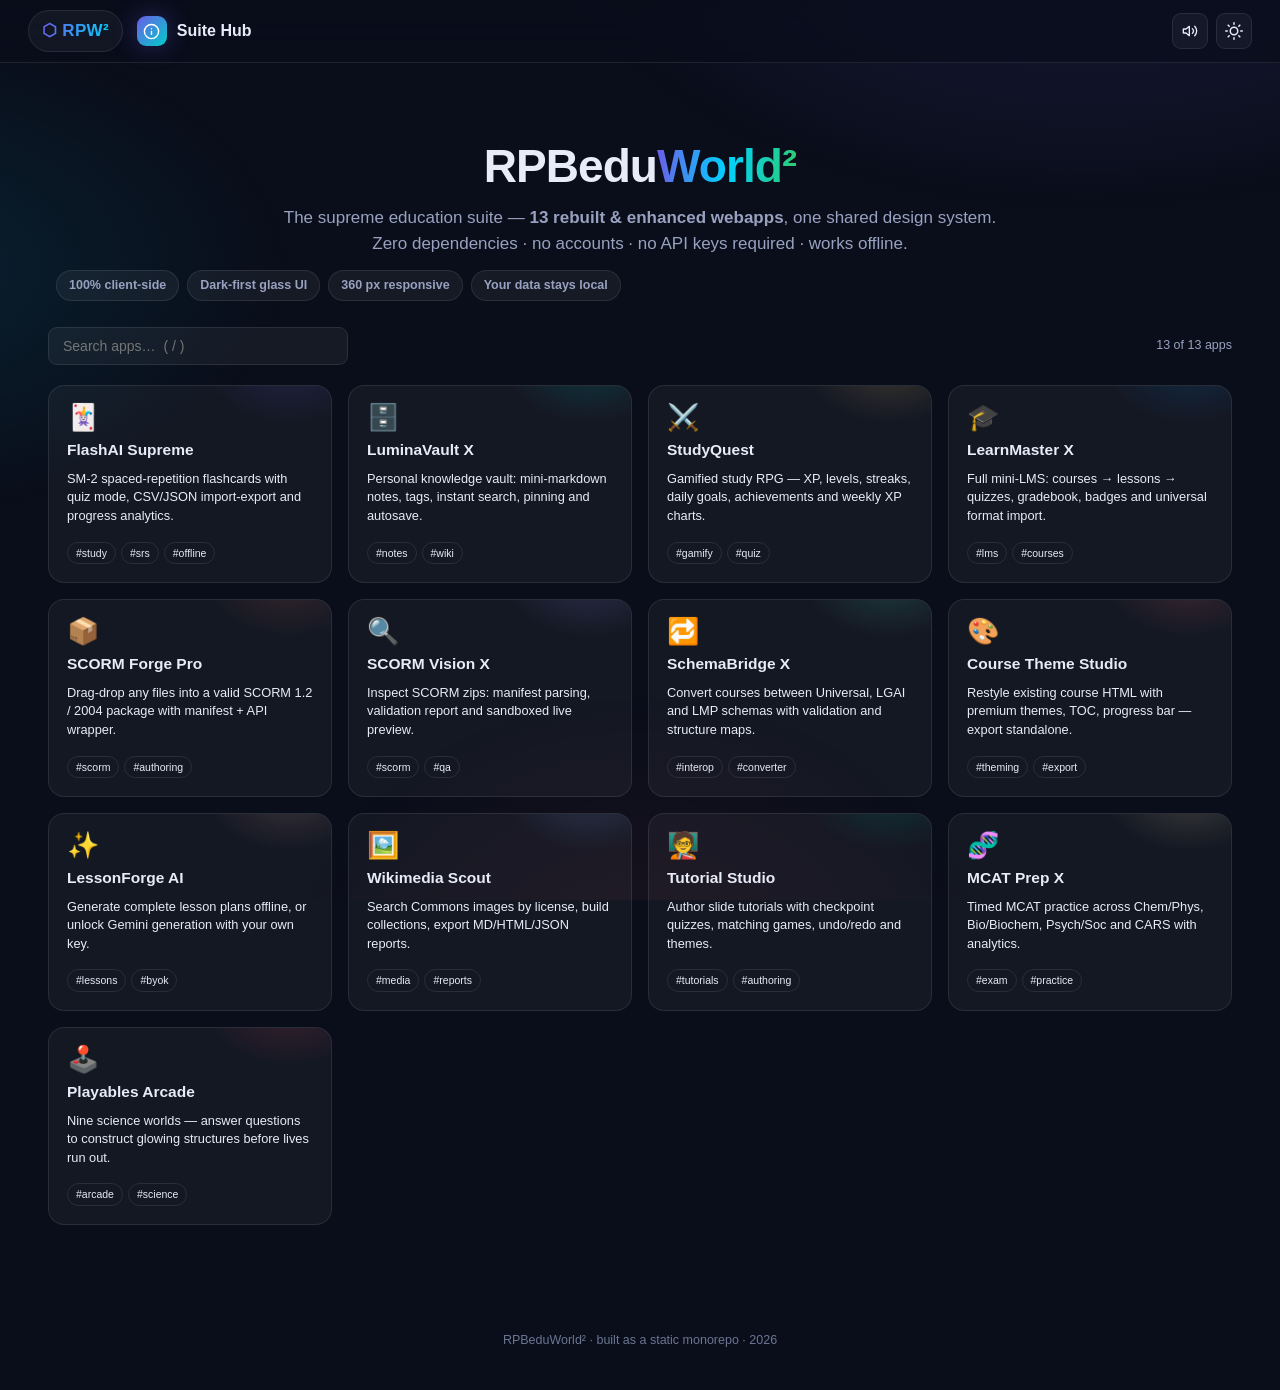
==== index.html @ 4dca3838 "initial publish: hub + 13 apps" ====
<!DOCTYPE html>
<html lang="en" data-theme="dark" style="--app-hue1:#6c5ce7;--app-hue2:#00cec9">
<head>
<meta charset="UTF-8">
<meta name="viewport" content="width=device-width, initial-scale=1.0">
<title>RPBeduWorld² · Supreme Education Suite</title>
<meta name="description" content="13 enhanced educational webapps — one zero-dependency, offline-capable hub.">
<link rel="icon" href="shared/favicon.svg">
<link rel="stylesheet" href="shared/rpw2.css">
<style>
 .app-card{position:relative;display:flex;flex-direction:column;gap:8px;padding:18px;border-radius:16px;border:1px solid var(--glass-brd);background:var(--panel);cursor:pointer;text-decoration:none;color:inherit;transition:transform .18s ease,box-shadow .18s ease,border-color .18s ease;overflow:hidden}
 .app-card::before{content:"";position:absolute;inset:0;background:radial-gradient(120px 80px at 85% -10%,var(--hue),transparent 70%);opacity:.16;pointer-events:none}
 .app-card:hover{transform:translateY(-4px);border-color:var(--hue);box-shadow:0 14px 34px rgba(0,0,0,.35),0 0 24px color-mix(in srgb,var(--hue) 30%,transparent)}
 .app-card h3{margin:0;font-size:15.5px;display:flex;align-items:center;gap:8px}
 .app-card p{margin:0;font-size:12.8px;color:var(--muted);line-height:1.45}
 .app-card .ico{font-size:26px;line-height:1}
 .tagline{display:flex;flex-wrap:wrap;gap:5px;margin-top:auto;padding-top:8px}
 .tag{font-size:10.5px;padding:2px 8px;border-radius:99px;border:1px solid var(--glass-brd);color:var(--muted)}
</style>
</head>
<body>
<header class="rpw-topbar">
  <a class="rpw-home" href="./index.html"><b>⬡ RPW²</b></a>
  <div class="rpw-app-title"></div>
  <div class="rpw-topbar-actions"><button class="rpw-theme-toggle" aria-label="Toggle theme"></button></div>
</header>
<main class="rpw-container">
  <section class="rpw-hero rpw-rise">
    <h1>RPBedu<span class="grad">World²</span></h1>
    <p>The supreme education suite — <b>13 rebuilt &amp; enhanced webapps</b>, one shared design system.
    Zero dependencies · no accounts · no API keys required · works offline.</p>
    <div class="row wrap mt-2" style="gap:8px">
      <span class="rpw-chip">100% client-side</span><span class="rpw-chip">Dark-first glass UI</span>
      <span class="rpw-chip">360 px responsive</span><span class="rpw-chip">Your data stays local</span>
    </div>
  </section>
  <div class="row spread mb-3 no-print">
    <input class="rpw-input" id="searchA" placeholder="Search apps…  ( / )" style="max-width:300px">
    <span class="muted small" id="appCount"></span>
  </div>
  <div class="rpw-grid" id="appGrid"></div>
</main>
<footer class="rpw-footer">RPBeduWorld² · built as a static monorepo · <span id="yr"></span></footer>
<script src="shared/rpw2.js"></script>
<script>
(function(){
"use strict";
const APPS=[
 {id:"flashai-supreme",ico:"🃏",hue:"#6c5ce7",name:"FlashAI Supreme",desc:"SM-2 spaced-repetition flashcards with quiz mode, CSV/JSON import-export and progress analytics.",tags:["study","srs","offline"]},
 {id:"luminavault-x",ico:"🗄️",hue:"#00cec9",name:"LuminaVault X",desc:"Personal knowledge vault: mini-markdown notes, tags, instant search, pinning and autosave.",tags:["notes","wiki"]},
 {id:"studyquest",ico:"⚔️",hue:"#fdcb6e",name:"StudyQuest",desc:"Gamified study RPG — XP, levels, streaks, daily goals, achievements and weekly XP charts.",tags:["gamify","quiz"]},
 {id:"learnmaster-x",ico:"🎓",hue:"#0984e3",name:"LearnMaster X",desc:"Full mini-LMS: courses → lessons → quizzes, gradebook, badges and universal format import.",tags:["lms","courses"]},
 {id:"scorm-forge-pro",ico:"📦",hue:"#e17055",name:"SCORM Forge Pro",desc:"Drag-drop any files into a valid SCORM 1.2 / 2004 package with manifest + API wrapper.",tags:["scorm","authoring"]},
 {id:"scorm-vision-x",ico:"🔍",hue:"#a29bfe",name:"SCORM Vision X",desc:"Inspect SCORM zips: manifest parsing, validation report and sandboxed live preview.",tags:["scorm","qa"]},
 {id:"schemabridge-x",ico:"🔁",hue:"#55efc4",name:"SchemaBridge X",desc:"Convert courses between Universal, LGAI and LMP schemas with validation and structure maps.",tags:["interop","converter"]},
 {id:"course-theme-studio",ico:"🎨",hue:"#ff7675",name:"Course Theme Studio",desc:"Restyle existing course HTML with premium themes, TOC, progress bar — export standalone.",tags:["theming","export"]},
 {id:"lessonforge-ai",ico:"✨",hue:"#fab1a0",name:"LessonForge AI",desc:"Generate complete lesson plans offline, or unlock Gemini generation with your own key.",tags:["lessons","byok"]},
 {id:"wikimedia-scout",ico:"🖼️",hue:"#74b9ff",name:"Wikimedia Scout",desc:"Search Commons images by license, build collections, export MD/HTML/JSON reports.",tags:["media","reports"]},
 {id:"tutorial-studio",ico:"🧑‍🏫",hue:"#00b894",name:"Tutorial Studio",desc:"Author slide tutorials with checkpoint quizzes, matching games, undo/redo and themes.",tags:["tutorials","authoring"]},
 {id:"mcat-prep-x",ico:"🧬",hue:"#ffeaa7",name:"MCAT Prep X",desc:"Timed MCAT practice across Chem/Phys, Bio/Biochem, Psych/Soc and CARS with analytics.",tags:["exam","practice"]},
 {id:"playables-arcade",ico:"🕹️",hue:"#ff4d6d",name:"Playables Arcade",desc:"Nine science worlds — answer questions to construct glowing structures before lives run out.",tags:["arcade","science"]}
];
const $=s=>document.querySelector(s);
function paint(f){
 const q=(f||"").toLowerCase(),g=$("#appGrid");g.innerHTML="";
 let n=0;
 APPS.filter(a=>!q||(a.name+" "+a.desc+" "+a.tags.join(" ")).toLowerCase().includes(q)).forEach(a=>{
  n++;
  const c=document.createElement("a");
  c.className="app-card";c.href="apps/"+a.id+"/index.html";c.style.setProperty("--hue",a.hue);
  c.innerHTML=`<span class="ico">${a.ico}</span><h3>${a.name}</h3><p>${a.desc}</p>
   <span class="tagline">${a.tags.map(t=>`<span class="tag">#${t}</span>`).join("")}</span>`;
  g.appendChild(c);
 });
 $("#appCount").textContent=n+" of "+APPS.length+" apps";
}
$("#searchA").addEventListener("input",e=>paint(e.target.value));
document.addEventListener("keydown",e=>{
 if(e.key==="/"&&document.activeElement!==$("#searchA")){e.preventDefault();$("#searchA").focus();}
});
$("#yr").textContent=new Date().getFullYear();
RPW2.initTopbar("Suite Hub","hexagon");
paint();
})();
</script>
</body>
</html>
---- shared/rpw2.css ----
/* ============================================================
   RPBeduWorld2 Design System — rpw2.css v1.0
   Dark-first · glass · gradients · zero dependencies
   ============================================================ */

:root {
  --rpw-font: -apple-system, BlinkMacSystemFont, "Segoe UI", Roboto, "Helvetica Neue", Arial, sans-serif;
  --rpw-mono: ui-monospace, SFMono-Regular, "SF Mono", Menlo, Consolas, monospace;
  --rpw-radius: 14px;
  --rpw-radius-sm: 9px;
  --rpw-radius-lg: 22px;
  --rpw-accent: #6c5ce7;
  --rpw-accent-2: #00d2ff;
  --rpw-ok: #2ecc71;
  --rpw-warn: #f39c12;
  --rpw-err: #ff4d6d;
}

html[data-theme="dark"] {
  --bg: #0a0e1a;
  --bg-2: #0f1526;
  --panel: rgba(255,255,255,.045);
  --panel-solid: #141b30;
  --glass-brd: rgba(255,255,255,.09);
  --txt: #e8ecf8;
  --txt-2: #98a2c0;
  --txt-3: #6b7694;
  --hover: rgba(255,255,255,.06);
  --shadow: 0 10px 40px rgba(0,0,0,.45);
  --glow: 0 0 24px rgba(108,92,231,.35);
  --input-bg: rgba(255,255,255,.05);
  color-scheme: dark;
}
html[data-theme="light"] {
  --bg: #f3f5fb;
  --bg-2: #ffffff;
  --panel: rgba(255,255,255,.75);
  --panel-solid: #ffffff;
  --glass-brd: rgba(20,30,60,.10);
  --txt: #1a2138;
  --txt-2: #55607e;
  --txt-3: #8a93ad;
  --hover: rgba(20,30,60,.05);
  --shadow: 0 10px 32px rgba(30,40,80,.12);
  --glow: 0 0 24px rgba(108,92,231,.18);
  --input-bg: rgba(20,30,60,.04);
  color-scheme: light;
}

* { box-sizing: border-box; margin: 0; padding: 0; }
html { scroll-behavior: smooth; }
body {
  font-family: var(--rpw-font);
  background: var(--bg);
  color: var(--txt);
  min-height: 100vh;
  line-height: 1.55;
  -webkit-font-smoothing: antialiased;
  transition: background .35s ease, color .35s ease;
}
body::before {
  content: ""; position: fixed; inset: 0; z-index: -1; pointer-events: none;
  background:
    radial-gradient(900px 500px at 85% -10%, rgba(108,92,231,.16), transparent 60%),
    radial-gradient(700px 420px at -10% 30%, rgba(0,210,255,.10), transparent 60%),
    radial-gradient(600px 500px at 50% 110%, rgba(255,77,109,.07), transparent 60%);
}
html[data-theme="light"] body::before { opacity: .6; }

::selection { background: rgba(108,92,231,.45); color: #fff; }
a { color: var(--rpw-accent-2); text-decoration: none; }
a:hover { text-decoration: underline; }
img { max-width: 100%; }
button { font-family: inherit; }
:focus-visible { outline: 2px solid var(--rpw-accent); outline-offset: 2px; border-radius: 4px; }

@media (prefers-reduced-motion: reduce) {
  *, *::before, *::after { animation-duration: .01ms !important; transition-duration: .01ms !important; }
}

/* ---------- Scrollbar ---------- */
::-webkit-scrollbar { width: 11px; height: 11px; }
::-webkit-scrollbar-track { background: transparent; }
::-webkit-scrollbar-thumb { background: var(--glass-brd); border-radius: 8px; border: 3px solid transparent; background-clip: padding-box; }
::-webkit-scrollbar-thumb:hover { background: var(--txt-3); border: 3px solid transparent; background-clip: padding-box; }

/* ---------- Topbar ---------- */
.rpw-topbar {
  position: sticky; top: 0; z-index: 90;
  display: flex; align-items: center; gap: 14px;
  padding: 10px clamp(14px, 4vw, 28px);
  background: color-mix(in srgb, var(--bg) 78%, transparent);
  backdrop-filter: blur(16px) saturate(1.3);
  -webkit-backdrop-filter: blur(16px) saturate(1.3);
  border-bottom: 1px solid var(--glass-brd);
}
.rpw-home {
  display: inline-flex; align-items: center; gap: 8px;
  font-weight: 800; font-size: 15px; letter-spacing: .02em;
  color: var(--txt); text-decoration: none !important;
  padding: 7px 13px; border-radius: 999px;
  border: 1px solid var(--glass-brd); background: var(--panel);
  transition: transform .18s ease, box-shadow .18s ease;
  white-space: nowrap;
}
.rpw-home:hover { transform: translateY(-1px); box-shadow: var(--glow); }
.rpw-home b { background: linear-gradient(100deg, var(--rpw-accent), var(--rpw-accent-2)); -webkit-background-clip: text; background-clip: text; color: transparent; font-size: 17px; }
.rpw-app-title { display: flex; align-items: center; gap: 10px; font-weight: 700; font-size: 16px; min-width: 0; }
.rpw-app-title .t-icon { width: 30px; height: 30px; flex: none; display: grid; place-items: center; border-radius: 9px;
  background: linear-gradient(135deg, var(--app-hue1, var(--rpw-accent)), var(--app-hue2, var(--rpw-accent-2))); color: #fff; box-shadow: var(--glow); }
.rpw-topbar-actions { margin-left: auto; display: flex; align-items: center; gap: 8px; }

/* ---------- Layout ---------- */
.rpw-container { max-width: 1240px; margin: 0 auto; padding: clamp(16px, 3.5vw, 34px) clamp(14px, 4vw, 28px) 80px; }
.rpw-hero { text-align: center; padding: clamp(18px, 4vw, 44px) 8px clamp(14px, 3vw, 26px); }
.rpw-hero h1 { font-size: clamp(26px, 5vw, 46px); font-weight: 900; letter-spacing: -.02em; line-height: 1.12; }
.rpw-hero h1 .grad { background: linear-gradient(95deg, var(--rpw-accent) 0%, var(--rpw-accent-2) 50%, var(--rpw-ok) 100%); -webkit-background-clip: text; background-clip: text; color: transparent; }
.rpw-hero p { color: var(--txt-2); max-width: 720px; margin: 12px auto 0; font-size: clamp(14px, 2vw, 17px); }
.rpw-grid { display: grid; gap: 16px; grid-template-columns: repeat(auto-fill, minmax(250px, 1fr)); }

/* ---------- Panels / Cards ---------- */
.rpw-panel {
  background: var(--panel); border: 1px solid var(--glass-brd);
  border-radius: var(--rpw-radius-lg); padding: clamp(16px, 2.5vw, 24px);
  backdrop-filter: blur(14px); -webkit-backdrop-filter: blur(14px);
  box-shadow: var(--shadow);
}
.rpw-card {
  background: var(--panel); border: 1px solid var(--glass-brd);
  border-radius: var(--rpw-radius); padding: 18px;
  transition: transform .2s ease, box-shadow .25s ease, border-color .25s ease;
}
.rpw-card.clickable { cursor: pointer; }
.rpw-card.clickable:hover { transform: translateY(-4px); border-color: color-mix(in srgb, var(--rpw-accent) 45%, var(--glass-brd)); box-shadow: var(--glow), var(--shadow); }
.rpw-section-title { font-size: 19px; font-weight: 800; letter-spacing: -.01em; margin-bottom: 14px; display: flex; align-items: center; gap: 9px; }
.rpw-section-title small { font-weight: 500; color: var(--txt-2); font-size: 13px; }

/* ---------- Buttons ---------- */
.rpw-btn {
  display: inline-flex; align-items: center; justify-content: center; gap: 8px;
  padding: 9px 16px; border-radius: var(--rpw-radius-sm);
  border: 1px solid var(--glass-brd); background: var(--panel);
  color: var(--txt); font-size: 14px; font-weight: 650; cursor: pointer;
  transition: transform .15s ease, box-shadow .2s ease, background .2s ease, opacity .2s;
  user-select: none; white-space: nowrap;
}
.rpw-btn:hover { background: var(--hover); transform: translateY(-1px); }
.rpw-btn:active { transform: translateY(0) scale(.98); }
.rpw-btn:disabled { opacity: .45; cursor: not-allowed; transform: none; }
.rpw-btn.primary {
  background: linear-gradient(120deg, var(--rpw-accent), color-mix(in srgb, var(--rpw-accent-2) 65%, var(--rpw-accent)));
  border-color: transparent; color: #fff; box-shadow: var(--glow);
}
.rpw-btn.primary:hover { filter: brightness(1.12); }
.rpw-btn.danger { background: linear-gradient(120deg, var(--rpw-err), #c9184a); border-color: transparent; color: #fff; }
.rpw-btn.ok { background: linear-gradient(120deg, #16a085, var(--rpw-ok)); border-color: transparent; color: #fff; }
.rpw-btn.ghost { background: transparent; }
.rpw-btn.sm { padding: 6px 11px; font-size: 12.5px; border-radius: 8px; }
.rpw-btn.lg { padding: 13px 26px; font-size: 16px; border-radius: 13px; }
.rpw-btn.icon-only { padding: 8px; width: 36px; height: 36px; }
.rpw-btn-row { display: flex; flex-wrap: wrap; gap: 9px; align-items: center; }

/* ---------- Forms ---------- */
.rpw-input, .rpw-select, .rpw-textarea {
  width: 100%; padding: 10px 14px; font-size: 14px; font-family: inherit;
  color: var(--txt); background: var(--input-bg);
  border: 1px solid var(--glass-brd); border-radius: var(--rpw-radius-sm);
  transition: border-color .2s ease, box-shadow .2s ease;
}
.rpw-input:focus, .rpw-select:focus, .rpw-textarea:focus {
  outline: none; border-color: var(--rpw-accent);
  box-shadow: 0 0 0 3px color-mix(in srgb, var(--rpw-accent) 25%, transparent);
}
.rpw-textarea { resize: vertical; min-height: 96px; line-height: 1.6; }
.rpw-label { display: block; font-size: 12.5px; font-weight: 700; color: var(--txt-2); text-transform: uppercase; letter-spacing: .06em; margin: 0 0 6px 2px; }
.rpw-field { margin-bottom: 15px; }
.rpw-search-wrap { position: relative; flex: 1; min-width: 160px; }
.rpw-search-wrap svg { position: absolute; left: 12px; top: 50%; transform: translateY(-50%); color: var(--txt-3); pointer-events: none; }
.rpw-search-wrap .rpw-input { padding-left: 38px; }

/* ---------- Badges & Chips ---------- */
.rpw-badge {
  display: inline-flex; align-items: center; gap: 5px;
  font-size: 11.5px; font-weight: 800; letter-spacing: .03em; text-transform: uppercase;
  padding: 3px 10px; border-radius: 999px;
  background: color-mix(in srgb, var(--rpw-accent) 16%, transparent);
  color: color-mix(in srgb, var(--rpw-accent) 70%, var(--txt));
  border: 1px solid color-mix(in srgb, var(--rpw-accent) 30%, transparent);
}
.rpw-badge.ok { background: rgba(46,204,113,.13); color: #58d68d; border-color: rgba(46,204,113,.3); }
html[data-theme="light"] .rpw-badge.ok { color: #14804a; }
.rpw-badge.warn { background: rgba(243,156,18,.13); color: #f5b041; border-color: rgba(243,156,18,.3); }
html[data-theme="light"] .rpw-badge.warn { color: #9a6400; }
.rpw-badge.err { background: rgba(255,77,109,.12); color: #ff6b88; border-color: rgba(255,77,109,.3); }
html[data-theme="light"] .rpw-badge.err { color: #b31237; }
.rpw-chip {
  display: inline-flex; align-items: center; gap: 6px; padding: 5px 12px;
  font-size: 12.5px; font-weight: 600; border-radius: 999px; cursor: pointer;
  background: var(--input-bg); border: 1px solid var(--glass-brd); color: var(--txt-2);
  transition: all .18s ease;
}
.rpw-chip:hover { color: var(--txt); border-color: var(--rpw-accent); }
.rpw-chip.active { background: linear-gradient(120deg, var(--rpw-accent), var(--rpw-accent-2)); color: #fff; border-color: transparent; box-shadow: var(--glow); }

/* ---------- Modal ---------- */
.rpw-modal-backdrop {
  position: fixed; inset: 0; z-index: 200; display: grid; place-items: center; padding: 18px;
  background: rgba(5,8,18,.66); backdrop-filter: blur(6px); -webkit-backdrop-filter: blur(6px);
  animation: rpwFadeIn .18s ease;
}
.rpw-modal {
  width: 100%; max-width: 560px; max-height: min(86vh, 900px); overflow: auto;
  background: var(--panel-solid); border: 1px solid var(--glass-brd);
  border-radius: var(--rpw-radius-lg); box-shadow: var(--shadow);
  animation: rpwPopIn .22s cubic-bezier(.34,1.56,.64,1);
}
.rpw-modal-head { display: flex; align-items: center; justify-content: space-between; gap: 10px; padding: 18px 22px 0; }
.rpw-modal-head h3 { font-size: 18px; font-weight: 800; }
.rpw-modal-body { padding: 16px 22px 22px; }
@keyframes rpwFadeIn { from { opacity: 0; } }
@keyframes rpwPopIn { from { opacity: 0; transform: scale(.94) translateY(8px); } }

/* ---------- Toasts ---------- */
.rpw-toasts { position: fixed; bottom: 18px; left: 50%; transform: translateX(-50%); z-index: 300; display: flex; flex-direction: column; gap: 8px; align-items: center; pointer-events: none; width: min(92vw, 480px); }
.rpw-toast {
  display: flex; align-items: center; gap: 10px; width: 100%;
  padding: 11px 16px; border-radius: 12px; font-size: 14px; font-weight: 600;
  background: var(--panel-solid); border: 1px solid var(--glass-brd); box-shadow: var(--shadow);
  animation: rpwToastIn .25s cubic-bezier(.34,1.56,.64,1);
}
.rpw-toast.ok { border-left: 3px solid var(--rpw-ok); }
.rpw-toast.err { border-left: 3px solid var(--rpw-err); }
.rpw-toast.info { border-left: 3px solid var(--rpw-accent-2); }
.rpw-toast.leaving { animation: rpwToastOut .3s ease forwards; }
@keyframes rpwToastIn { from { opacity: 0; transform: translateY(16px) scale(.95); } }
@keyframes rpwToastOut { to { opacity: 0; transform: translateY(10px) scale(.97); } }

/* ---------- Stats / KPI ---------- */
.rpw-kpis { display: grid; gap: 12px; grid-template-columns: repeat(auto-fit, minmax(140px, 1fr)); }
.rpw-kpi { text-align: center; padding: 16px 10px; border-radius: var(--rpw-radius); background: var(--panel); border: 1px solid var(--glass-brd); }
.rpw-kpi .num { font-size: clamp(22px, 3vw, 30px); font-weight: 900; background: linear-gradient(120deg, var(--rpw-accent), var(--rpw-accent-2)); -webkit-background-clip: text; background-clip: text; color: transparent; line-height: 1.15; }
.rpw-kpi .lbl { font-size: 11.5px; font-weight: 700; color: var(--txt-2); text-transform: uppercase; letter-spacing: .07em; margin-top: 3px; }

/* ---------- Empty state ---------- */
.rpw-empty { text-align: center; padding: 48px 20px; color: var(--txt-2); }
.rpw-empty .big { font-size: 44px; margin-bottom: 10px; opacity: .8; }
.rpw-empty h3 { color: var(--txt); font-size: 17px; margin-bottom: 6px; }
.rpw-empty p { font-size: 14px; max-width: 400px; margin: 0 auto 16px; }

/* ---------- Progress ---------- */
.rpw-progress { height: 9px; border-radius: 99px; background: var(--input-bg); overflow: hidden; border: 1px solid var(--glass-brd); }
.rpw-progress > div { height: 100%; border-radius: 99px; background: linear-gradient(90deg, var(--rpw-accent), var(--rpw-accent-2)); transition: width .5s cubic-bezier(.22,1,.36,1); }

/* ---------- Tables ---------- */
.rpw-table { width: 100%; border-collapse: collapse; font-size: 13.5px; }
.rpw-table th { text-align: left; font-size: 11px; text-transform: uppercase; letter-spacing: .07em; color: var(--txt-2); padding: 8px 12px; border-bottom: 1px solid var(--glass-brd); }
.rpw-table td { padding: 10px 12px; border-bottom: 1px solid var(--glass-brd); }
.rpw-table tr:last-child td { border-bottom: none; }
.rpw-table tbody tr { transition: background .15s ease; }
.rpw-table tbody tr:hover { background: var(--hover); }

/* ---------- Tabs ---------- */
.rpw-tabs { display: flex; gap: 4px; flex-wrap: wrap; border-bottom: 1px solid var(--glass-brd); margin-bottom: 18px; overflow-x: auto; }
.rpw-tab {
  padding: 9px 16px; font-size: 13.5px; font-weight: 700; color: var(--txt-2);
  border: none; background: none; cursor: pointer; border-radius: 9px 9px 0 0;
  border-bottom: 2.5px solid transparent; transition: all .18s ease; white-space: nowrap;
}
.rpw-tab:hover { color: var(--txt); background: var(--hover); }
.rpw-tab.active { color: var(--txt); border-bottom-color: var(--rpw-accent); background: linear-gradient(to top, color-mix(in srgb, var(--rpw-accent) 12%, transparent), transparent); }

/* ---------- Utilities ---------- */
.row { display: flex; align-items: center; gap: 10px; }
.row.wrap { flex-wrap: wrap; }
.spread { justify-content: space-between; }
.grow { flex: 1; min-width: 0; }
.muted { color: var(--txt-2); }
.faint { color: var(--txt-3); }
.mono { font-family: var(--rpw-mono); }
.small { font-size: 12.5px; }
.tiny { font-size: 11px; }
.bold { font-weight: 700; }
.center { text-align: center; }
.mt-1 { margin-top: 6px; } .mt-2 { margin-top: 12px; } .mt-3 { margin-top: 20px; } .mt-4 { margin-top: 30px; }
.mb-1 { margin-bottom: 6px; } .mb-2 { margin-bottom: 12px; } .mb-3 { margin-bottom: 20px; }
.hidden { display: none !important; }
.truncate { overflow: hidden; text-overflow: ellipsis; white-space: nowrap; }
.grad-text { background: linear-gradient(100deg, var(--rpw-accent), var(--rpw-accent-2)); -webkit-background-clip: text; background-clip: text; color: transparent; }
.divider { height: 1px; background: var(--glass-brd); margin: 18px 0; border: none; }

/* ---------- Footer ---------- */
.rpw-footer { text-align: center; padding: 26px 16px 40px; color: var(--txt-3); font-size: 12.5px; }
.rpw-footer a { color: var(--txt-2); }

/* ---------- Animations ---------- */
@keyframes rpwRise { from { opacity: 0; transform: translateY(14px); } to { opacity: 1; transform: none; } }
.rpw-rise { animation: rpwRise .45s cubic-bezier(.22,1,.36,1) both; }
.rpw-rise:nth-child(2) { animation-delay: .05s; } .rpw-rise:nth-child(3) { animation-delay: .1s; }
.rpw-rise:nth-child(4) { animation-delay: .15s; } .rpw-rise:nth-child(5) { animation-delay: .2s; }
@keyframes rpwPulseGlow { 0%,100% { box-shadow: 0 0 18px rgba(108,92,231,.3);} 50% { box-shadow: 0 0 34px rgba(108,92,231,.6);} }
.rpw-pulse { animation: rpwPulseGlow 2.4s ease-in-out infinite; }
@keyframes rpwSpin { to { transform: rotate(360deg); } }
.rpw-spin { animation: rpwSpin .9s linear infinite; }

/* ---------- Print ---------- */
@media print {
  .rpw-topbar, .rpw-toasts, .no-print { display: none !important; }
  body { background: #fff; color: #000; }
  body::before { display: none; }
}
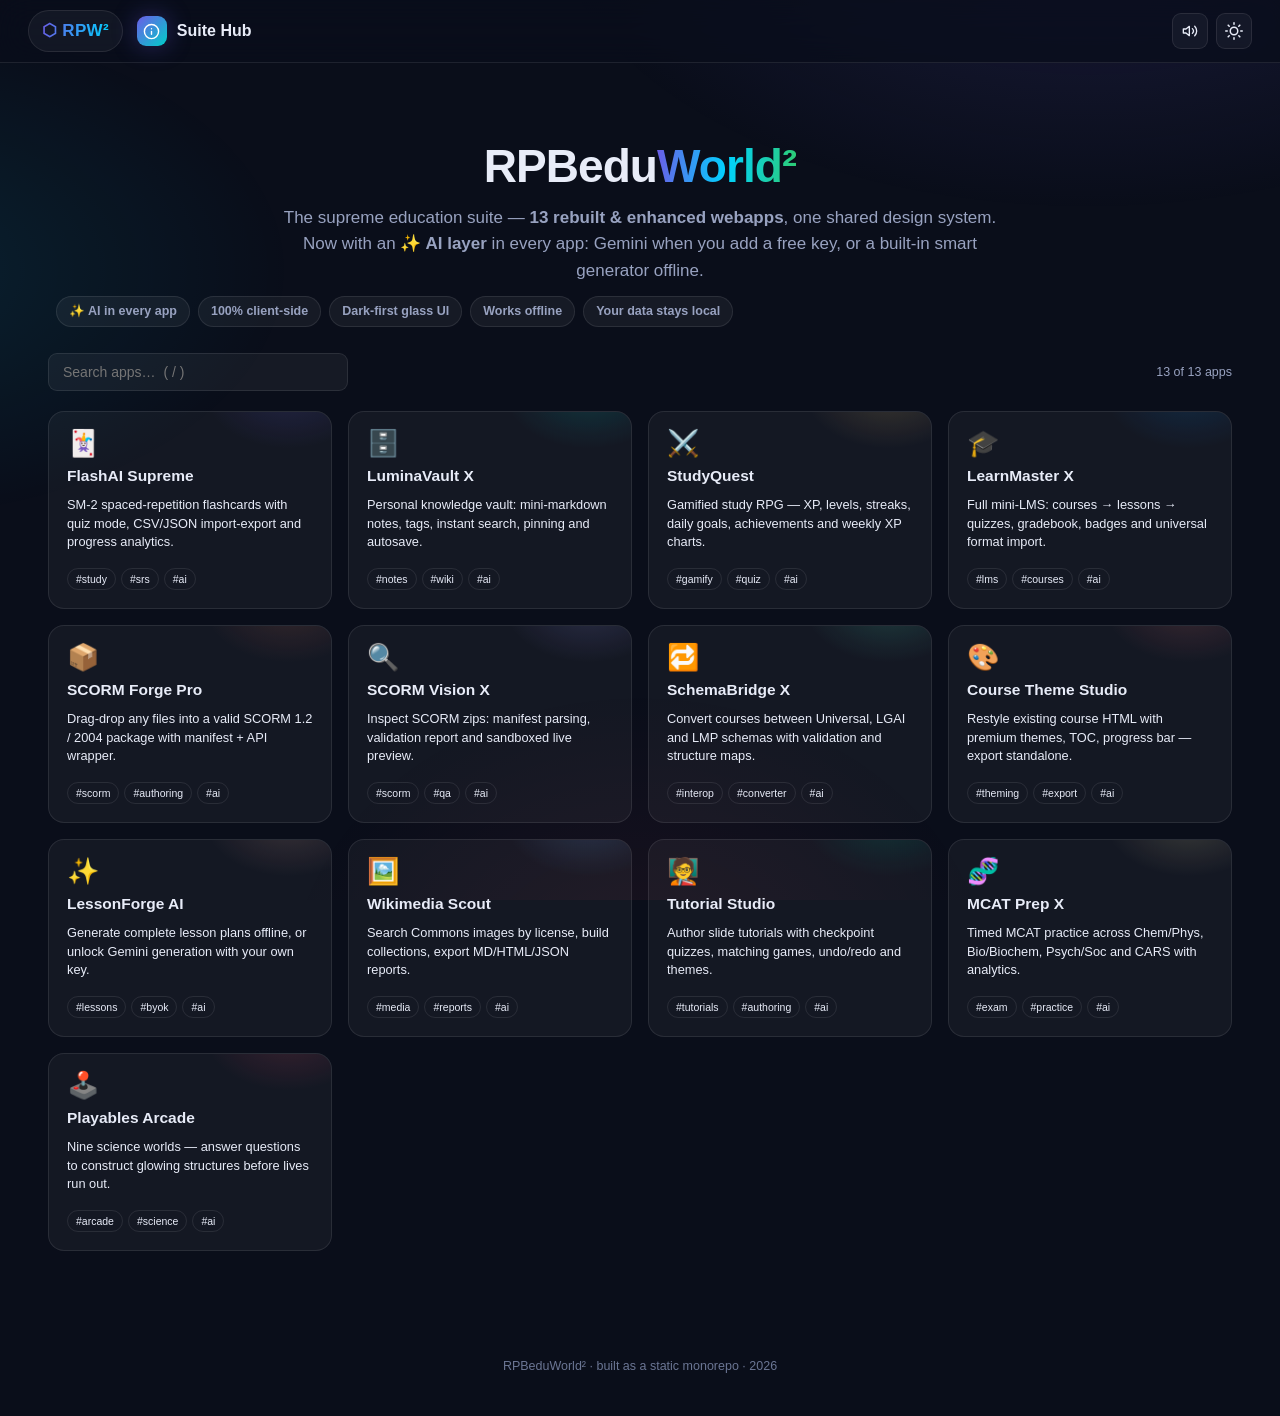
==== commit c75ecee8: "publish: AI Studio in every app" ====
--- a/index.html
+++ b/index.html
@@ -28,10 +28,11 @@
   <section class="rpw-hero rpw-rise">
     <h1>RPBedu<span class="grad">World²</span></h1>
     <p>The supreme education suite — <b>13 rebuilt &amp; enhanced webapps</b>, one shared design system.
-    Zero dependencies · no accounts · no API keys required · works offline.</p>
+    Now with an <b>✨ AI layer</b> in every app: Gemini when you add a free key, or a built-in smart generator offline.</p>
     <div class="row wrap mt-2" style="gap:8px">
-      <span class="rpw-chip">100% client-side</span><span class="rpw-chip">Dark-first glass UI</span>
-      <span class="rpw-chip">360 px responsive</span><span class="rpw-chip">Your data stays local</span>
+      <span class="rpw-chip">✨ AI in every app</span><span class="rpw-chip">100% client-side</span>
+      <span class="rpw-chip">Dark-first glass UI</span><span class="rpw-chip">Works offline</span>
+      <span class="rpw-chip">Your data stays local</span>
     </div>
   </section>
   <div class="row spread mb-3 no-print">
@@ -46,19 +47,19 @@
 (function(){
 "use strict";
 const APPS=[
- {id:"flashai-supreme",ico:"🃏",hue:"#6c5ce7",name:"FlashAI Supreme",desc:"SM-2 spaced-repetition flashcards with quiz mode, CSV/JSON import-export and progress analytics.",tags:["study","srs","offline"]},
- {id:"luminavault-x",ico:"🗄️",hue:"#00cec9",name:"LuminaVault X",desc:"Personal knowledge vault: mini-markdown notes, tags, instant search, pinning and autosave.",tags:["notes","wiki"]},
- {id:"studyquest",ico:"⚔️",hue:"#fdcb6e",name:"StudyQuest",desc:"Gamified study RPG — XP, levels, streaks, daily goals, achievements and weekly XP charts.",tags:["gamify","quiz"]},
- {id:"learnmaster-x",ico:"🎓",hue:"#0984e3",name:"LearnMaster X",desc:"Full mini-LMS: courses → lessons → quizzes, gradebook, badges and universal format import.",tags:["lms","courses"]},
- {id:"scorm-forge-pro",ico:"📦",hue:"#e17055",name:"SCORM Forge Pro",desc:"Drag-drop any files into a valid SCORM 1.2 / 2004 package with manifest + API wrapper.",tags:["scorm","authoring"]},
- {id:"scorm-vision-x",ico:"🔍",hue:"#a29bfe",name:"SCORM Vision X",desc:"Inspect SCORM zips: manifest parsing, validation report and sandboxed live preview.",tags:["scorm","qa"]},
- {id:"schemabridge-x",ico:"🔁",hue:"#55efc4",name:"SchemaBridge X",desc:"Convert courses between Universal, LGAI and LMP schemas with validation and structure maps.",tags:["interop","converter"]},
- {id:"course-theme-studio",ico:"🎨",hue:"#ff7675",name:"Course Theme Studio",desc:"Restyle existing course HTML with premium themes, TOC, progress bar — export standalone.",tags:["theming","export"]},
- {id:"lessonforge-ai",ico:"✨",hue:"#fab1a0",name:"LessonForge AI",desc:"Generate complete lesson plans offline, or unlock Gemini generation with your own key.",tags:["lessons","byok"]},
- {id:"wikimedia-scout",ico:"🖼️",hue:"#74b9ff",name:"Wikimedia Scout",desc:"Search Commons images by license, build collections, export MD/HTML/JSON reports.",tags:["media","reports"]},
- {id:"tutorial-studio",ico:"🧑‍🏫",hue:"#00b894",name:"Tutorial Studio",desc:"Author slide tutorials with checkpoint quizzes, matching games, undo/redo and themes.",tags:["tutorials","authoring"]},
- {id:"mcat-prep-x",ico:"🧬",hue:"#ffeaa7",name:"MCAT Prep X",desc:"Timed MCAT practice across Chem/Phys, Bio/Biochem, Psych/Soc and CARS with analytics.",tags:["exam","practice"]},
- {id:"playables-arcade",ico:"🕹️",hue:"#ff4d6d",name:"Playables Arcade",desc:"Nine science worlds — answer questions to construct glowing structures before lives run out.",tags:["arcade","science"]}
+ {id:"flashai-supreme",ico:"🃏",hue:"#6c5ce7",name:"FlashAI Supreme",desc:"SM-2 spaced-repetition flashcards with quiz mode, CSV/JSON import-export and progress analytics.",tags:["study","srs","ai"]},
+ {id:"luminavault-x",ico:"🗄️",hue:"#00cec9",name:"LuminaVault X",desc:"Personal knowledge vault: mini-markdown notes, tags, instant search, pinning and autosave.",tags:["notes","wiki","ai"]},
+ {id:"studyquest",ico:"⚔️",hue:"#fdcb6e",name:"StudyQuest",desc:"Gamified study RPG — XP, levels, streaks, daily goals, achievements and weekly XP charts.",tags:["gamify","quiz","ai"]},
+ {id:"learnmaster-x",ico:"🎓",hue:"#0984e3",name:"LearnMaster X",desc:"Full mini-LMS: courses → lessons → quizzes, gradebook, badges and universal format import.",tags:["lms","courses","ai"]},
+ {id:"scorm-forge-pro",ico:"📦",hue:"#e17055",name:"SCORM Forge Pro",desc:"Drag-drop any files into a valid SCORM 1.2 / 2004 package with manifest + API wrapper.",tags:["scorm","authoring","ai"]},
+ {id:"scorm-vision-x",ico:"🔍",hue:"#a29bfe",name:"SCORM Vision X",desc:"Inspect SCORM zips: manifest parsing, validation report and sandboxed live preview.",tags:["scorm","qa","ai"]},
+ {id:"schemabridge-x",ico:"🔁",hue:"#55efc4",name:"SchemaBridge X",desc:"Convert courses between Universal, LGAI and LMP schemas with validation and structure maps.",tags:["interop","converter","ai"]},
+ {id:"course-theme-studio",ico:"🎨",hue:"#ff7675",name:"Course Theme Studio",desc:"Restyle existing course HTML with premium themes, TOC, progress bar — export standalone.",tags:["theming","export","ai"]},
+ {id:"lessonforge-ai",ico:"✨",hue:"#fab1a0",name:"LessonForge AI",desc:"Generate complete lesson plans offline, or unlock Gemini generation with your own key.",tags:["lessons","byok","ai"]},
+ {id:"wikimedia-scout",ico:"🖼️",hue:"#74b9ff",name:"Wikimedia Scout",desc:"Search Commons images by license, build collections, export MD/HTML/JSON reports.",tags:["media","reports","ai"]},
+ {id:"tutorial-studio",ico:"🧑‍🏫",hue:"#00b894",name:"Tutorial Studio",desc:"Author slide tutorials with checkpoint quizzes, matching games, undo/redo and themes.",tags:["tutorials","authoring","ai"]},
+ {id:"mcat-prep-x",ico:"🧬",hue:"#ffeaa7",name:"MCAT Prep X",desc:"Timed MCAT practice across Chem/Phys, Bio/Biochem, Psych/Soc and CARS with analytics.",tags:["exam","practice","ai"]},
+ {id:"playables-arcade",ico:"🕹️",hue:"#ff4d6d",name:"Playables Arcade",desc:"Nine science worlds — answer questions to construct glowing structures before lives run out.",tags:["arcade","science","ai"]}
 ];
 const $=s=>document.querySelector(s);
 function paint(f){
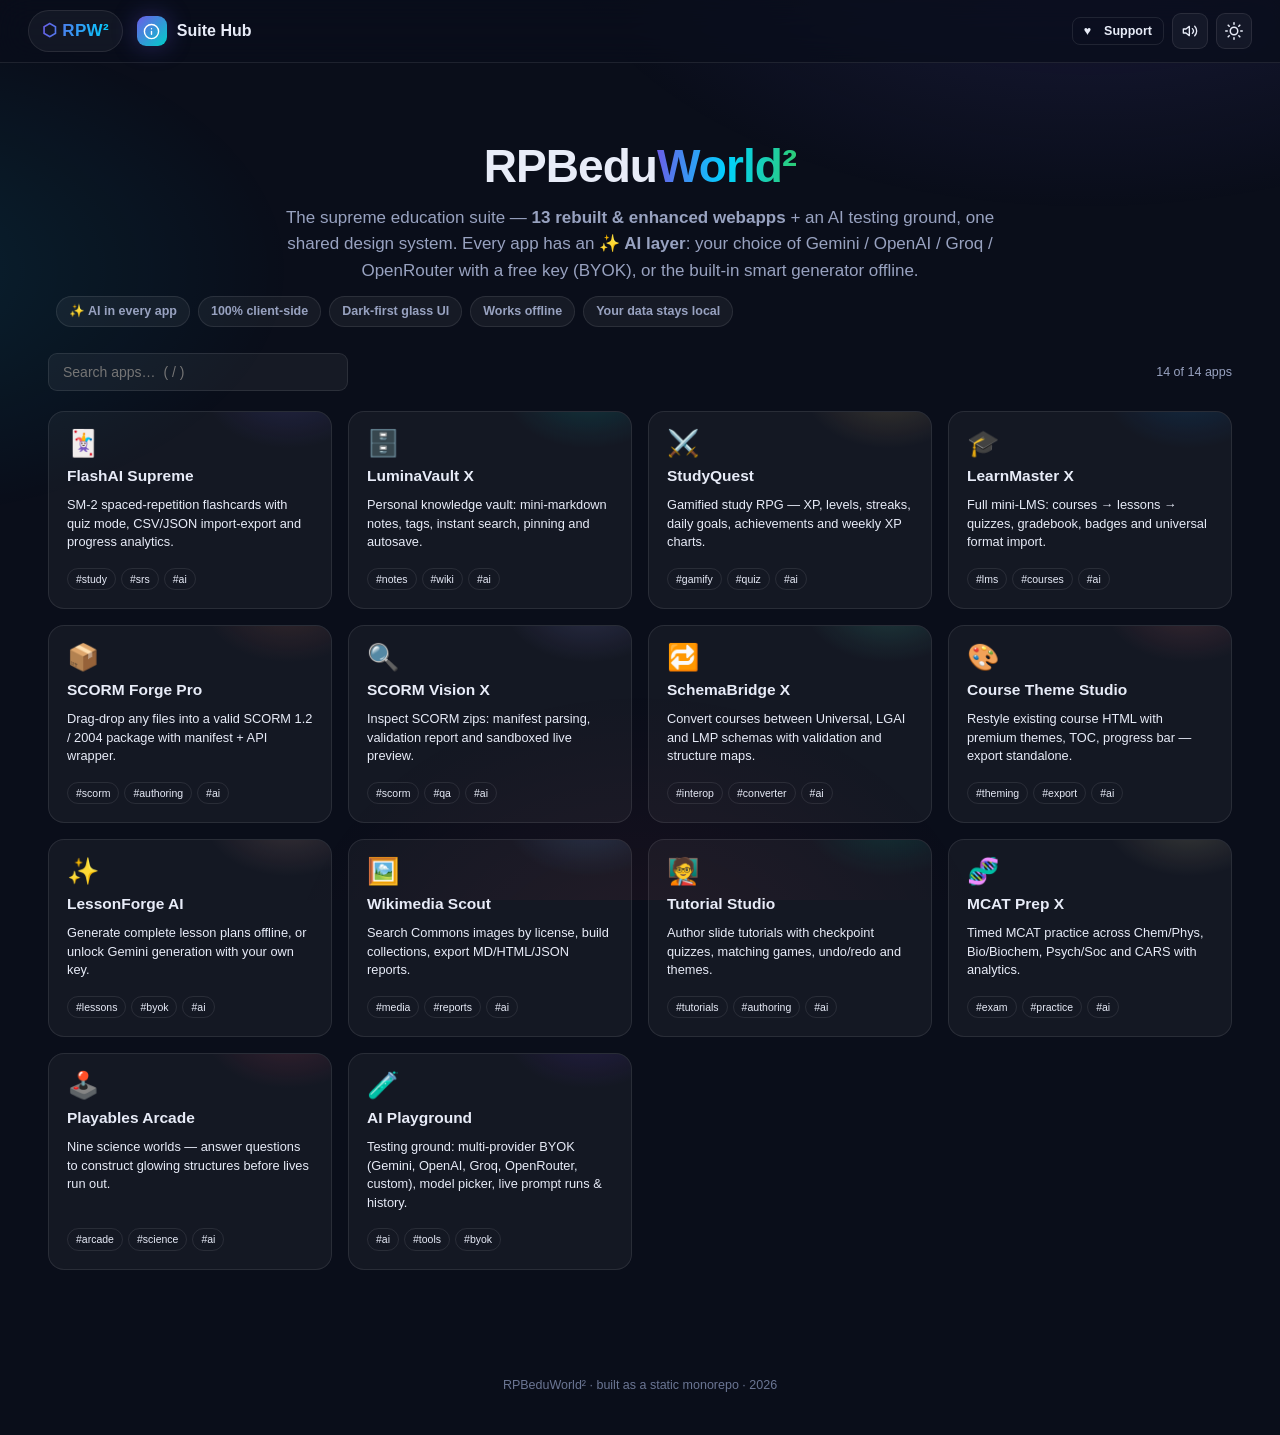
==== commit c5937f68: "publish: suite update 2026-08-23 15:46" ====
--- a/index.html
+++ b/index.html
@@ -27,8 +27,8 @@
 <main class="rpw-container">
   <section class="rpw-hero rpw-rise">
     <h1>RPBedu<span class="grad">World²</span></h1>
-    <p>The supreme education suite — <b>13 rebuilt &amp; enhanced webapps</b>, one shared design system.
-    Now with an <b>✨ AI layer</b> in every app: Gemini when you add a free key, or a built-in smart generator offline.</p>
+    <p>The supreme education suite — <b>13 rebuilt &amp; enhanced webapps</b> + an AI testing ground, one shared design system.
+    Every app has an <b>✨ AI layer</b>: your choice of Gemini / OpenAI / Groq / OpenRouter with a free key (BYOK), or the built-in smart generator offline.</p>
     <div class="row wrap mt-2" style="gap:8px">
       <span class="rpw-chip">✨ AI in every app</span><span class="rpw-chip">100% client-side</span>
       <span class="rpw-chip">Dark-first glass UI</span><span class="rpw-chip">Works offline</span>
@@ -43,6 +43,7 @@
 </main>
 <footer class="rpw-footer">RPBeduWorld² · built as a static monorepo · <span id="yr"></span></footer>
 <script src="shared/rpw2.js"></script>
+<script src="shared/rpw2support.js"></script>
 <script>
 (function(){
 "use strict";
@@ -59,7 +60,8 @@
  {id:"wikimedia-scout",ico:"🖼️",hue:"#74b9ff",name:"Wikimedia Scout",desc:"Search Commons images by license, build collections, export MD/HTML/JSON reports.",tags:["media","reports","ai"]},
  {id:"tutorial-studio",ico:"🧑‍🏫",hue:"#00b894",name:"Tutorial Studio",desc:"Author slide tutorials with checkpoint quizzes, matching games, undo/redo and themes.",tags:["tutorials","authoring","ai"]},
  {id:"mcat-prep-x",ico:"🧬",hue:"#ffeaa7",name:"MCAT Prep X",desc:"Timed MCAT practice across Chem/Phys, Bio/Biochem, Psych/Soc and CARS with analytics.",tags:["exam","practice","ai"]},
- {id:"playables-arcade",ico:"🕹️",hue:"#ff4d6d",name:"Playables Arcade",desc:"Nine science worlds — answer questions to construct glowing structures before lives run out.",tags:["arcade","science","ai"]}
+ {id:"playables-arcade",ico:"🕹️",hue:"#ff4d6d",name:"Playables Arcade",desc:"Nine science worlds — answer questions to construct glowing structures before lives run out.",tags:["arcade","science","ai"]},
+ {id:"ai-playground",ico:"🧪",hue:"#7c3aed",name:"AI Playground",desc:"Testing ground: multi-provider BYOK (Gemini, OpenAI, Groq, OpenRouter, custom), model picker, live prompt runs & history.",tags:["ai","tools","byok"]}
 ];
 const $=s=>document.querySelector(s);
 function paint(f){
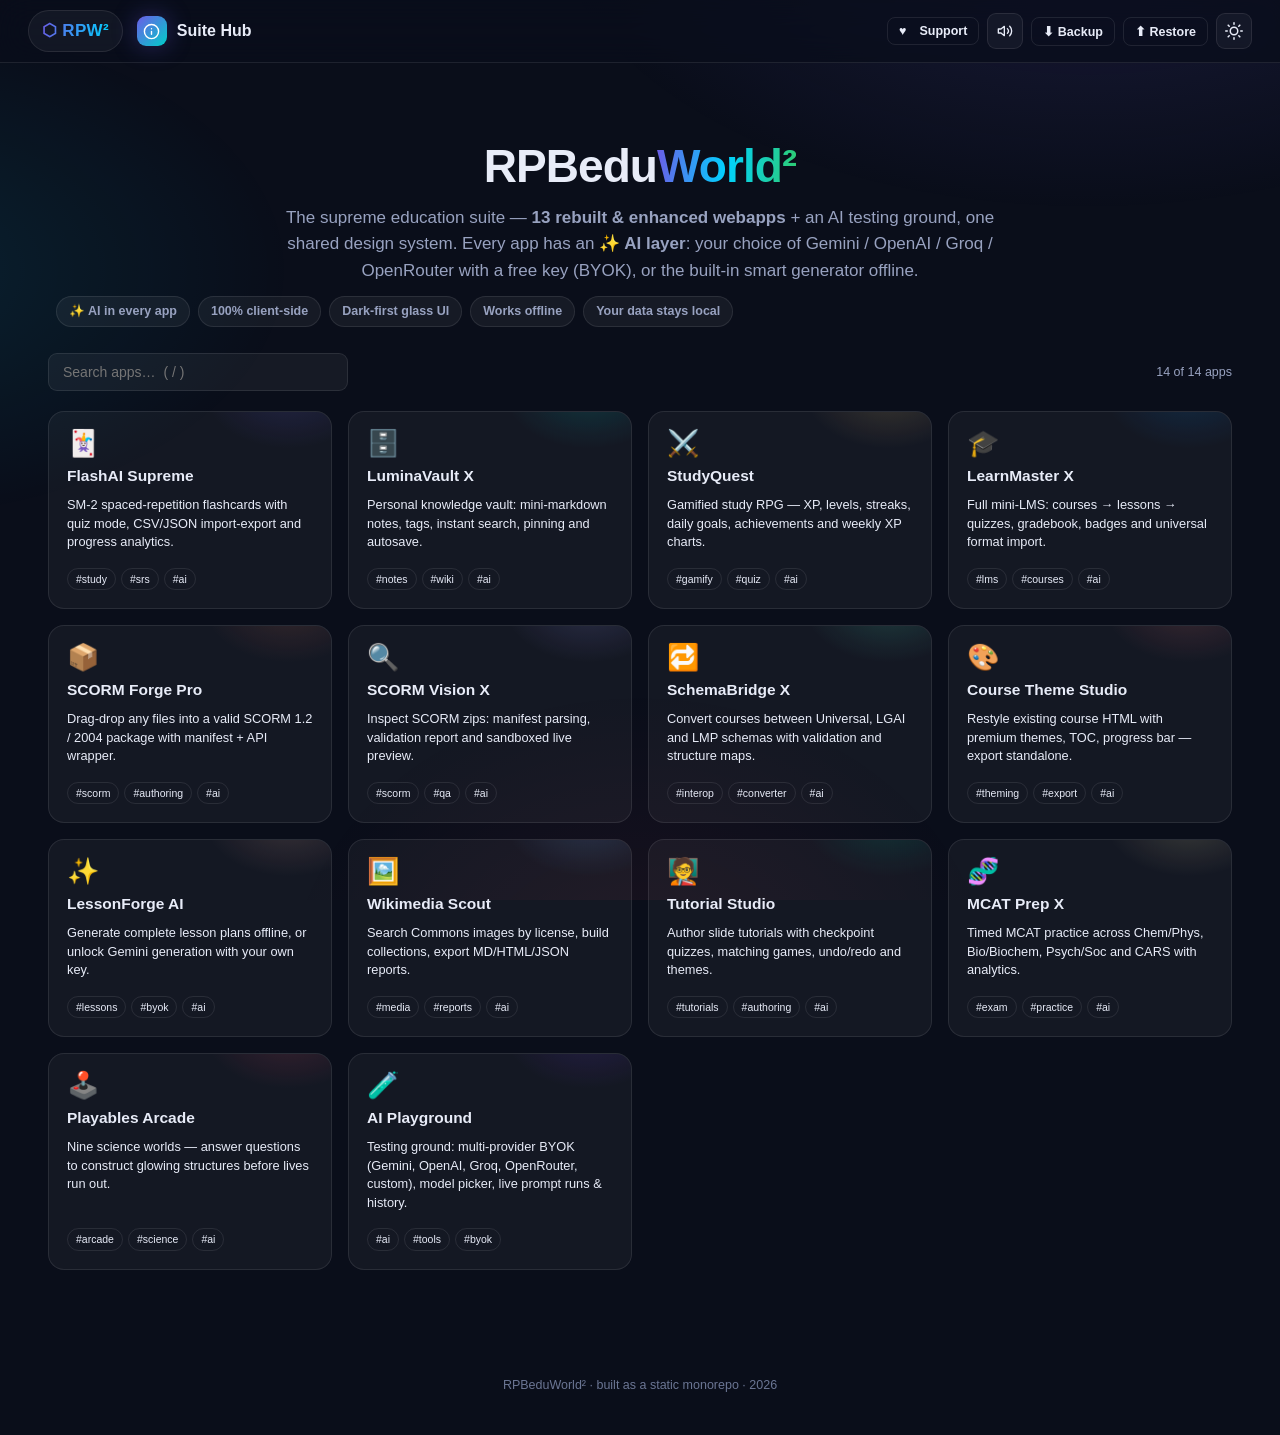
==== commit 79bc7b51: "publish: suite update 2026-08-23 17:13" ====
--- a/index.html
+++ b/index.html
@@ -4,7 +4,7 @@
 <meta charset="UTF-8">
 <meta name="viewport" content="width=device-width, initial-scale=1.0">
 <title>RPBeduWorld² · Supreme Education Suite</title>
-<meta name="description" content="13 enhanced educational webapps — one zero-dependency, offline-capable hub.">
+<meta name="description" content="14 enhanced educational webapps — one zero-dependency, offline-capable hub.">
 <link rel="icon" href="shared/favicon.svg">
 <link rel="stylesheet" href="shared/rpw2.css">
 <style>
@@ -22,7 +22,11 @@
 <header class="rpw-topbar">
   <a class="rpw-home" href="./index.html"><b>⬡ RPW²</b></a>
   <div class="rpw-app-title"></div>
-  <div class="rpw-topbar-actions"><button class="rpw-theme-toggle" aria-label="Toggle theme"></button></div>
+  <div class="rpw-topbar-actions">
+    <button class="rpw-btn sm ghost" id="btnBackup" title="Download all suite data (decks, notes, progress, AI settings…) as a JSON file">⬇ Backup</button>
+    <button class="rpw-btn sm ghost" id="btnRestore" title="Restore a previously downloaded backup file">⬆ Restore</button>
+    <input type="file" id="restoreFile" accept="application/json,.json" style="display:none">
+    <button class="rpw-theme-toggle" aria-label="Toggle theme"></button></div>
 </header>
 <main class="rpw-container">
   <section class="rpw-hero rpw-rise">
@@ -83,6 +87,43 @@
 });
 $("#yr").textContent=new Date().getFullYear();
 RPW2.initTopbar("Suite Hub","hexagon");
+
+/* ---------- suite backup / restore ---------- */
+const BK_KEYS=/^(ai\.|rpw2\.|sq\.|mcat\.|wikiscout\.)/;
+function backupData(){
+ const out={_app:"RPBeduWorld2-Suite",_v:2,_exported:new Date().toISOString(),data:{}};
+ for(let i=0;i<localStorage.length;i++){
+  const k=localStorage.key(i);
+  if(BK_KEYS.test(k))out.data[k]=localStorage.getItem(k);
+ }
+ const n=Object.keys(out.data).length;
+ if(!n){RPW2.toast("No suite data found to back up yet.","info");return;}
+ const blob=new Blob([JSON.stringify(out,null,1)],{type:"application/json"});
+ const a=document.createElement("a");
+ a.href=URL.createObjectURL(blob);
+ a.download="rpbeduworld2-backup-"+new Date().toISOString().slice(0,10)+".json";
+ document.body.appendChild(a);a.click();a.remove();
+ setTimeout(()=>URL.revokeObjectURL(a.href),4000);
+ RPW2.toast("Backed up "+n+" data items","ok");
+}
+$("#btnBackup").onclick=()=>{if(confirm("Download a backup of all suite data (progress, decks, notes, AI keys/settings)?"))backupData();};
+$("#btnRestore").onclick=()=>$("#restoreFile").click();
+$("#restoreFile").onchange=e=>{
+ const f=e.target.files[0];e.target.value="";
+ if(!f)return;
+ const r=new FileReader();
+ r.onload=()=>{
+  try{
+   const j=JSON.parse(r.result);
+   if(!j||!j.data||j._app!=="RPBeduWorld2-Suite")throw new Error("not a suite backup file");
+   const ks=Object.keys(j.data);
+   if(!confirm("Restore "+ks.length+" data items?\nThis merges into (and may overwrite) current data."))return;
+   let n=0;ks.forEach(k=>{try{localStorage.setItem(k,j.data[k]);n++;}catch(_){}});
+   RPW2.toast("Restored "+n+" items — reload apps to see them","ok");
+  }catch(err){RPW2.toast("Restore failed: "+err.message,"err");}
+ };
+ r.readAsText(f);
+};
 paint();
 })();
 </script>
--- a/shared/rpw2.css
+++ b/shared/rpw2.css
@@ -308,3 +308,5 @@
   body { background: #fff; color: #000; }
   body::before { display: none; }
 }
+.ai-keylink{margin-left:8px;font-size:.78rem;color:var(--acc,#7aa2ff);text-decoration:none;border-bottom:1px dashed currentcolor}
+.ai-keylink:hover{filter:brightness(1.2)}
